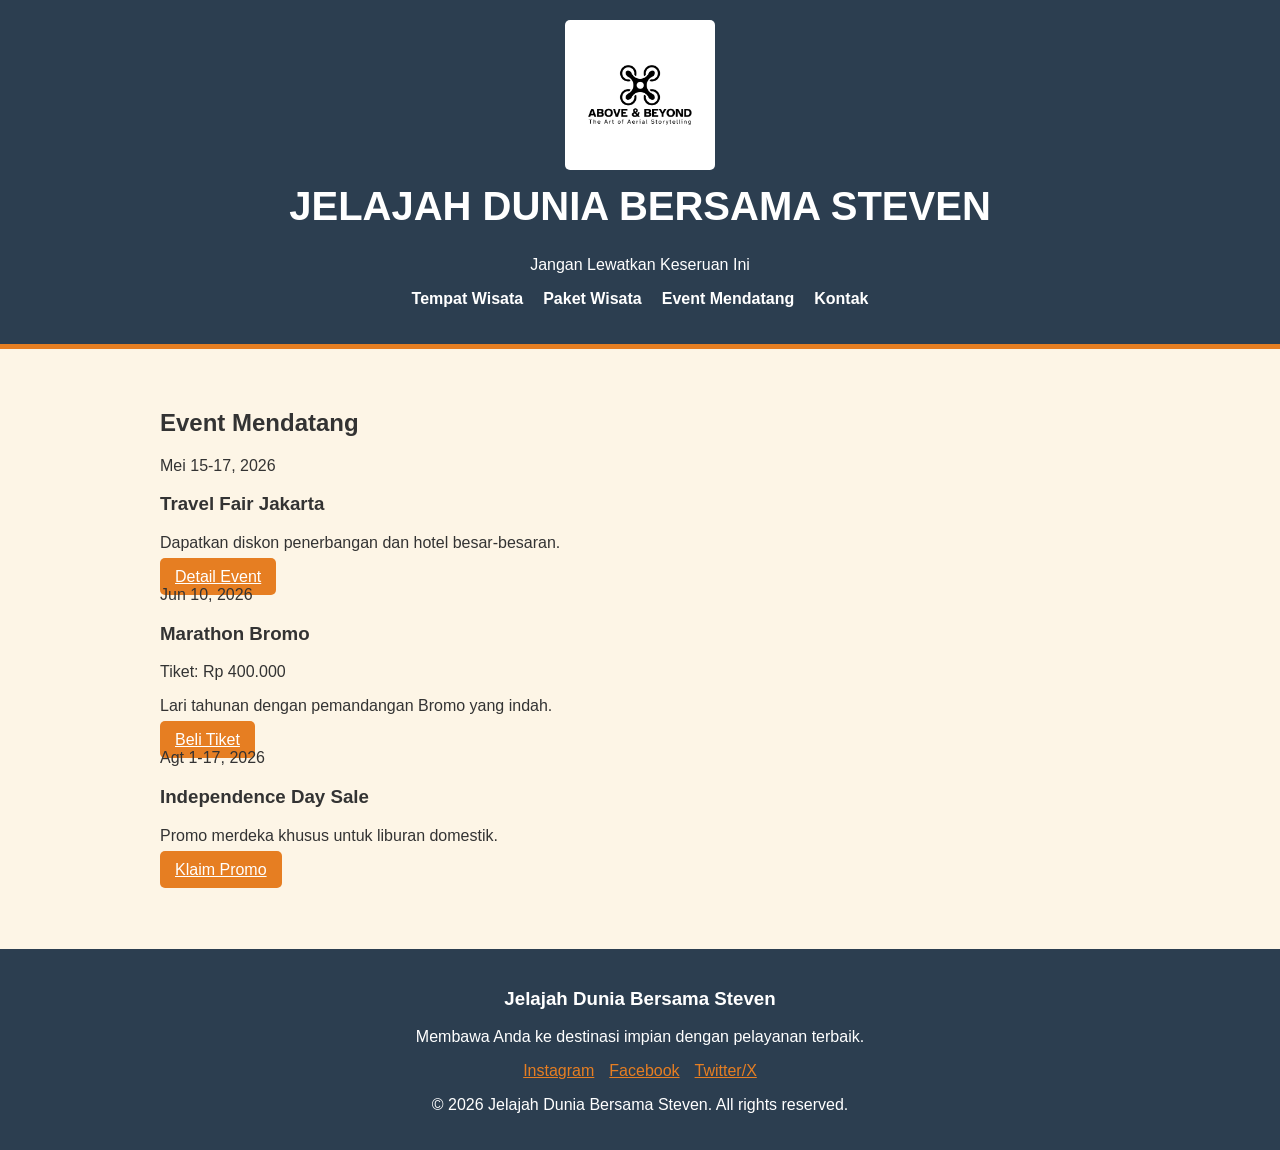
==== event.html @ 4391ebd1 "Initial commit: Struktur project Travel" ====
<!DOCTYPE html>
<html lang="id">
<head>
    <meta charset="UTF-8">
    <meta name="viewport" content="width=device-width, initial-scale=1.0">
    <title>Event Mendatang - Jelajah Dunia Bersama Steven</title> 
    <link rel="stylesheet" href="css/style.css">
</head>
<body>

    <header>
        <div class="logo-container">
            <img src="images/logosaya.png" alt="Logo Travel" class="logo">
        </div>
        <h1>JELAJAH DUNIA BERSAMA STEVEN</h1>
        <p class="tagline">Jangan Lewatkan Keseruan Ini</p>
        <nav>
            <ul class="nav-links">
                <li><a href="mainPage.html">Tempat Wisata</a></li>
                <li><a href="paket.html">Paket Wisata</a></li>
                <li><a href="event.html">Event Mendatang</a></li>
                <li><a href="kontak.html">Kontak</a></li>
            </ul>
        </nav>
    </header>

    <main>
        <section class="content-section">
            <h2 class="section-title">Event Mendatang</h2>
            <div class="event-grid">
                <div class="event-card">
                    <div class="event-date">Mei 15-17, 2026</div>
                    <h3>Travel Fair Jakarta</h3>
                    <p>Dapatkan diskon penerbangan dan hotel besar-besaran.</p>
                    <a href="#" class="btn btn-outline">Detail Event</a>
                </div>
                
                <div class="event-card">
                    <div class="event-date">Jun 10, 2026</div>
                    <h3>Marathon Bromo</h3>
                    <p class="harga-event">Tiket: Rp 400.000</p>
                    <p>Lari tahunan dengan pemandangan Bromo yang indah.</p>
                    <a href="#" class="btn btn-outline">Beli Tiket</a>
                </div>
                
                <div class="event-card">
                    <div class="event-date">Agt 1-17, 2026</div>
                    <h3>Independence Day Sale</h3>
                    <p>Promo merdeka khusus untuk liburan domestik.</p>
                    <a href="#" class="btn btn-outline">Klaim Promo</a>
                </div>
            </div>
        </section>
    </main>

    <footer id="kontak">
        <div class="footer-content">
            <h3>Jelajah Dunia Bersama Steven</h3>
            <p>Membawa Anda ke destinasi impian dengan pelayanan terbaik.</p>
            <ul class="social-links">
                <li><a href="#">Instagram</a></li>
                <li><a href="#">Facebook</a></li>
                <li><a href="#">Twitter/X</a></li>
            </ul>
        </div>
        <div class="footer-bottom">
            <p>&copy; 2026 Jelajah Dunia Bersama Steven. All rights reserved.</p>
        </div>
    </footer>

</body>
</html>
---- css/style.css ----
body {
    font-family: 'Segoe UI', Tahoma, Geneva, Verdana, sans-serif;
    background-color: #fdf5e6; 
    margin: 0;
    padding: 0;
    color: #333;
}

header {
    background-color: #2c3e50;
    color: white;
    padding: 20px;
    text-align: center;
    border-bottom: 5px solid #e67e22;
}

header h1 {
    font-size: 2.5rem;
    margin-top: 10px;
}

nav ul {
    display: flex;
    justify-content: center;
    gap: 20px;
    list-style: none;
    padding: 0;
}

nav a {
    color: white;
    text-decoration: none;
    font-weight: bold;
}

main, section, aside {
    padding: 20px;
    max-width: 1000px;
    margin: auto;
}

article {
    background-color: white;
    border: 1px solid #ddd;
    padding: 20px;
    margin-bottom: 20px;
    border-radius: 8px;
}

button {
    padding: 10px 15px;
    background-color: #e67e22;
    color: white;
    border: none;
    border-radius: 5px;
    cursor: pointer;
}

footer {
    background-color: #2c3e50;
    color: white;
    text-align: center;
    padding: 20px;
    margin-top: 30px;
}

footer ul {
    list-style: none;
    padding: 0;
    display: flex;
    justify-content: center;
    gap: 15px;
}

footer a {
    color: #e67e22;
}

img {
    max-width: 100%;
    height: auto;
    border-radius: 5px;
}

contact-container {
    display: grid;
    grid-template-columns: repeat(auto-fit, minmax(300px, 1fr));
    gap: 30px;
}

.contact-info p {
    font-size: 1.1rem;
    margin-bottom: 15px;
    padding-bottom: 15px;
    border-bottom: 1px dashed #e0e0e0;
}

.contact-info p:last-child {
    border-bottom: none;
}

.input-group {
    margin-bottom: 20px;
}

.input-group label {
    display: block;
    font-weight: bold;
    margin-bottom: 8px;
    color: #2f3542;
}

.input-group input,
.input-group textarea {
    width: 100%;
    padding: 12px;
    border: 1px solid #ced6e0;
    border-radius: 8px;
    box-sizing: border-box;
    font-family: inherit;
    transition: border-color 0.3s;
}

.input-group input:focus,
.input-group textarea:focus {
    outline: none;
    border-color: #ff9f43;
    box-shadow: 0 0 5px rgba(255, 159, 67, 0.3);
}
.btn {
    padding: 10px 15px;
    background-color: #e67e22;
    color: white;
    border: none;
    border-radius: 5px;
    cursor: pointer;
}

.media-item video {
    width: 100%;
    max-width: 500px;
    height: auto;
    display: block;
}

.logo-container {
    display: block;          /* Wajib ada ini supaya margin auto jalan */
    margin-left: auto;
    margin-right: auto;
    width: 150px;
    height: auto;
}
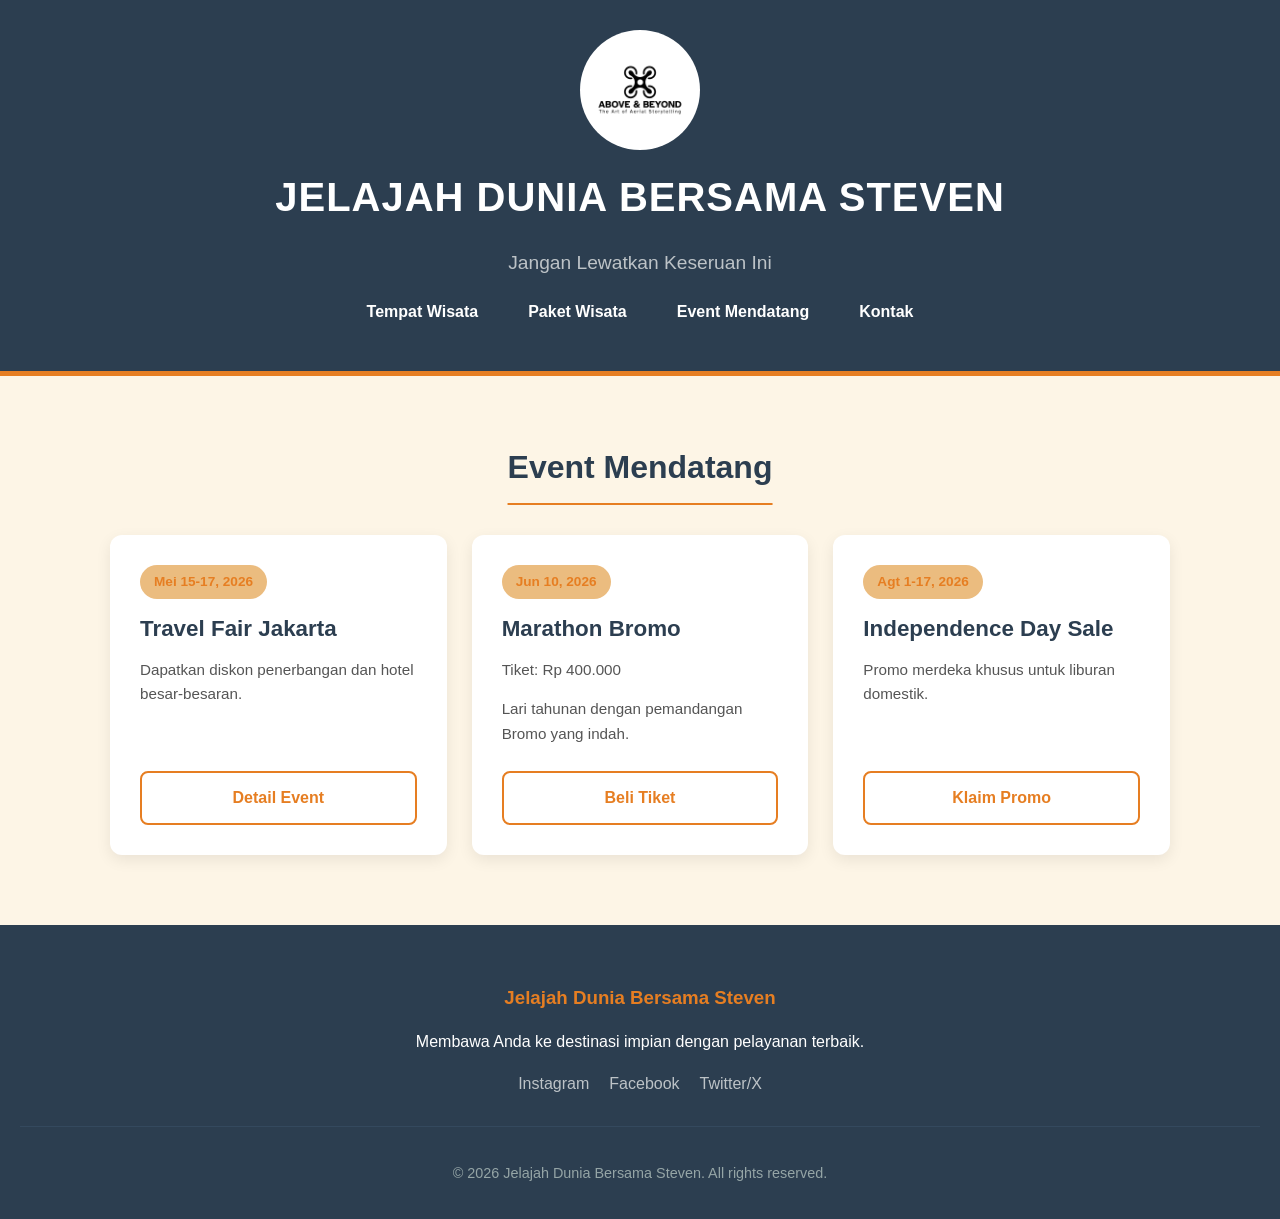
==== commit 3f57055e: "rename" ====
--- a/event.html
+++ b/event.html
@@ -16,7 +16,7 @@
         <p class="tagline">Jangan Lewatkan Keseruan Ini</p>
         <nav>
             <ul class="nav-links">
-                <li><a href="mainPage.html">Tempat Wisata</a></li>
+                <li><a href="index.html">Tempat Wisata</a></li>
                 <li><a href="paket.html">Paket Wisata</a></li>
                 <li><a href="event.html">Event Mendatang</a></li>
                 <li><a href="kontak.html">Kontak</a></li>
--- a/css/style.css
+++ b/css/style.css
@@ -6,24 +6,46 @@
     margin: 0;
     padding: 0;
     color: #333;
+    line-height: 1.6;
+    display: flex;
+    flex-direction: column;
+    min-height: 100vh;
 }
 
 header {
     background-color: #2c3e50;
     color: white;
-    padding: 20px;
+    padding: 30px 20px;
     text-align: center;
     border-bottom: 5px solid #e67e22;
 }
-
+.logo-container {
+    display: flex;
+    justify-content: center;
+    margin-bottom: 15px;
+}
+
+.logo {
+    width: 120px;
+    height: auto;
+    border-radius: 50%;
+}
 header h1 {
     font-size: 2.5rem;
-    margin-top: 10px;
+    margin: 0 0 10px 0;
+    letter-spacing: 1px;
+}
+
+.tagline {
+    font-size: 1.2rem;
+    color: #bdc3c7;
+    margin-bottom: 20px;
 }
 
 nav ul {
     display: flex;
     justify-content: center;
+    flex-wrap: wrap;
     gap: 20px;
     list-style: none;
     padding: 0;
@@ -33,72 +55,184 @@
     color: white;
     text-decoration: none;
     font-weight: bold;
-}
-
-main, section, aside {
-    padding: 20px;
-    max-width: 1000px;
+    padding: 8px 15px;
+    border-radius: 5px;
+    transition: background-color 0,3s, color 0.3s;
+}
+
+nav a:hover {
+    background-color: #e67e22;
+    color: white;
+}
+
+main {
+    padding: 40px 20px;
+    max-width: 1100px;
     margin: auto;
-}
-
-article {
+    flex: 1;
+    width: 100%;
+    box-sizing: border-box;
+}
+
+.section-title {
+    text-align: center;
+    font-size: 2rem;
+    margin-bottom: 30px;
+    color: #2c3e50;
+    border-bottom: 2px solid #e67e22;
+    display: inline-block;
+    padding-bottom: 10px;
+    position: relative;
+    left: 50%;
+    transform: translateX(-50%);
+}
+
+.card, .event-card {
     background-color: white;
-    border: 1px solid #ddd;
-    padding: 20px;
-    margin-bottom: 20px;
-    border-radius: 8px;
-}
-
-button {
-    padding: 10px 15px;
-    background-color: #e67e22;
-    color: white;
     border: none;
-    border-radius: 5px;
-    cursor: pointer;
-}
-
-footer {
-    background-color: #2c3e50;
-    color: white;
-    text-align: center;
-    padding: 20px;
-    margin-top: 30px;
-}
-
-footer ul {
-    list-style: none;
-    padding: 0;
-    display: flex;
-    justify-content: center;
+    overflow: hidden;
+    box-shadow: 0 4px 8px rgba(0, 0, 0, 08);
+    transition: transform 0.3s ease, box-shadow 0.3s ease;
+    margin-bottom: 30px;
+    border-radius: 12px;
+}
+
+.card:hover, .event-card:hover {
+    transform: translateY(-5px);
+    box-shadow: 0 8px 16px rgba(0, 0, 0, 15);
+}
+
+.card img, .media-item video {
+    width: 100%;
+    height: auto;
+    display: block;
+    object-fit: cover;
+}
+
+.card-content, .event-content {
+    padding: 25px;
+}
+
+.badge {
+    background-color: #e74c3c;
+    color: white;
+    padding: 5px 10px;
+    border-radius: 20px;
+    font-size: 0.8rem;
+    font-weight: bold;
+    position: absolute;
+    top: 15px;
+    right: 15px;
+}
+
+.card img-container {
+    position: relative;
+}
+
+.harga {
+    font-size: 1.3rem;
+    color: #e67e22;
+    font-weight: bold;
+}
+
+.harga-coret {
+    font-size: 1.3rem;
+    color:#e67e22;
+    text-decoration: line-through;
+    margin-left: 10px;
+}
+
+.event-card {
+    background-color: white;
+    border: none;
+    border-radius: 12px;
+    box-shadow: 0 5px 15px rgba(0, 0, 0, 0.08);
+    padding: 30px;
+    display: flex;
+    flex-direction: column;
     gap: 15px;
-}
-
-footer a {
-    color: #e67e22;
-}
-
-img {
-    max-width: 100%;
-    height: auto;
-    border-radius: 5px;
-}
-
-contact-container {
+
+    transition: transform 0.3s ease, box-shadow 0.3s ease;
+}
+
+.event-card:hover {
+    transform: translateY(-5px);
+    box-shadow: 0 10px 15px rgba(0, 0, 0, 0.15);
+}
+
+.event-card h3, .event-card p {
+    margin: 0;
+}
+
+.event-card h3 {
+    font-size: 1.4rem;
+    color: #2c3e50;
+    line-height: 1.3;
+}
+
+.event-card p {
+    color: #555;
+    font-size: 0.95rem;
+    line-height: 1.6;
+    flex-grow: 1;
+}
+
+.event-grid {
+    display: grid;
+    grid-template-columns: repeat(auto-fit, minmax(300px, 1fr));
+    gap: 25px;
+}
+
+.event-date {
+    display: inline-block;
+    background-color: #ebbc7f;
+    color:#e67e22;
+    padding:6px 14px;
+    border-radius: 20px;
+    font-weight: bold;
+    font-size: 0.85rem;
+    align-self: flex-start;
+}
+
+.contact-container {
     display: grid;
     grid-template-columns: repeat(auto-fit, minmax(300px, 1fr));
     gap: 30px;
 }
 
+.contact-info, .contact-form {
+    padding: 30px;
+    background-color: white;
+    border-radius: 12px;
+    box-shadow: 0 5px 15px rgba(0, 0, 0, 0.08);
+    box-sizing: border-box;
+}
+
 .contact-info p {
-    font-size: 1.1rem;
+    background-color: #faf3e8;
+    padding: 15px 20px;
+    border-radius: 8px;
+    margin-top: 0;
+    font-size: 0.95rem;
     margin-bottom: 15px;
     padding-bottom: 15px;
-    border-bottom: 1px dashed #e0e0e0;
+    border-bottom: none;
+    border-left: 4px solid #e67e22;
+    color: black;
+    line-height: 1.5;
+}
+
+.contact-info p strong {
+    display: block;
+    color: #2c3e50;
+    font-size: 0.8rem;
+    text-transform: uppercase;
+    letter-spacing: 0.5px;
+    margin-bottom: 4px;
 }
 
 .contact-info p:last-child {
-    border-bottom: none;
+    margin-bottom: 0;
 }
 
 .input-group {
@@ -107,48 +241,137 @@
 
 .input-group label {
     display: block;
-    font-weight: bold;
+    font-weight: 600;
     margin-bottom: 8px;
-    color: #2f3542;
-}
-
-.input-group input,
-.input-group textarea {
-    width: 100%;
-    padding: 12px;
+    color: #2c3e50;
+    font-size:0.95rem;
+}
+ .input-group input, .input-group textarea {
+    width: 100%;
+    padding: 12px 15px;
     border: 1px solid #ced6e0;
     border-radius: 8px;
     box-sizing: border-box;
     font-family: inherit;
+    font-size: 0.95rem;
     transition: border-color 0.3s;
-}
-
-.input-group input:focus,
-.input-group textarea:focus {
+    background-color: white;
+ }
+
+ .input-group input:focus, .input-group textarea:focus {
     outline: none;
-    border-color: #ff9f43;
-    box-shadow: 0 0 5px rgba(255, 159, 67, 0.3);
-}
-.btn {
-    padding: 10px 15px;
+    border-color: #e67e22;
+    box-shadow: 0 0 5px rgba(230, 126, 34, 0.15);
+ }
+
+ .contact-form .btn-large {
+    width: 100%;
+    padding: 14px;
+    font-size: 1.1rem;
     background-color: #e67e22;
     color: white;
+    border: none;
+    border-radius: 8px;
+    font-weight: bold;
+    cursor: pointer;
+    transition: background-color 0.3s ease, transform 0.2s ease;
+ }
+
+ .contact-form .btn-large:hover {
+    background-color: #d35400;
+    transform: scale(1.01);
+ }
+
+ .btn{
+    display: inline-block;
+    padding: 12px 25px;
+    background-color: #e67e22;
+    color:white;
+    text-decoration: none;
     border: none;
     border-radius: 5px;
     cursor: pointer;
+    font-weight: bold;
+    transition: background-color 0.3s, transform 0.2s;
+    text-align: center;
+ }
+
+ .btn:hover {
+    background-color: #d35400;
+    transform: scale(1.02);
+ }
+
+
+
+ .btn-outline {
+    display: block;
+    text-align: center;
+    padding: 12px;
+    background-color: transparent;
+    color: #e67e22;
+    border: 2px solid #e67e22;
+    border-radius: 8px;
+    font-weight: bold;
+    text-decoration: none;
+    transition: all 0.3 ease;
+    margin-top: 10px;
+ }
+
+ .btn-outline:hover {
+    background-color: #e67e22;
+    color: white;
+ }
+
+ footer {
+    background-color: #2c3e50;
+    color: white;
+    text-align: center;
+    padding: 40px 20px 20px;
+    margin-top: auto;
+ }
+
+ .footer-content h3 {
+    color: #e67e22;
+    margin-bottom: 15px;
+ }
+
+ footer ul.social-links {
+    list-style: none;
+    padding: 0;
+    display: flex;
+    justify-content: center;
+    gap: 20px;
+    margin-bottom: 20px 0;
+ }
+
+ footer a {
+    color: #bdc3c7;
+    text-decoration: none;
+    transition: color 0.3s;
+ }
+
+ footer a:hover {
+    color: #e67e22;
+ }
+
+.footer-bottom {
+    margin-top: 30px;
+    padding-top: 20px;
+    border-top: 1px solid #34495e;
+    font-size: 0.9rem;
+    color: #95a5a6;;
+}
+
+.multimedia-container {
+    display: grid;
+    grid-template-columns: repeat(auto-fit, minmax(300px, 1fr));
+    gap: 20px;
+    margin-top: 20px;
+    padding-top: 20px;
+    border-top: 1px solid white;
 }
 
 .media-item video {
     width: 100%;
-    max-width: 500px;
-    height: auto;
-    display: block;
-}
-
-.logo-container {
-    display: block;          /* Wajib ada ini supaya margin auto jalan */
-    margin-left: auto;
-    margin-right: auto;
-    width: 150px;
-    height: auto;
-}
+    margin-top: 10px;
+}
